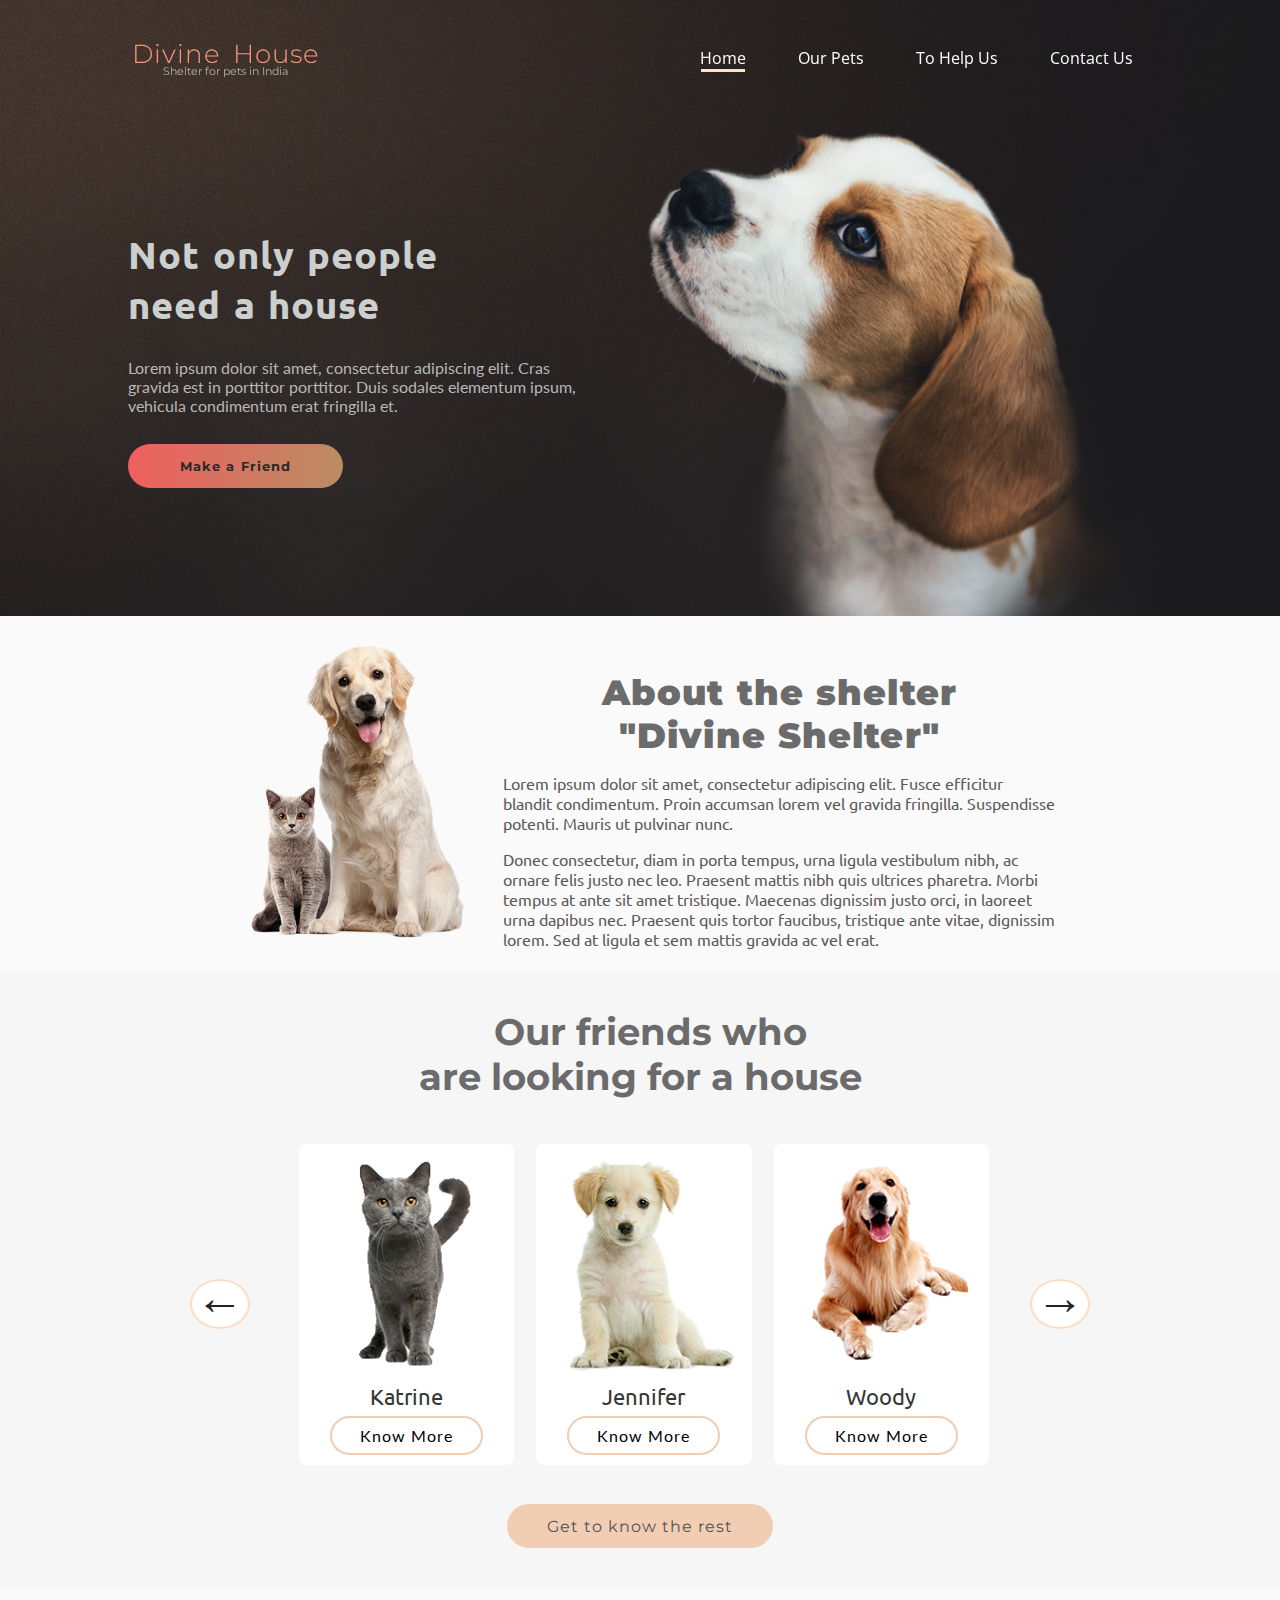
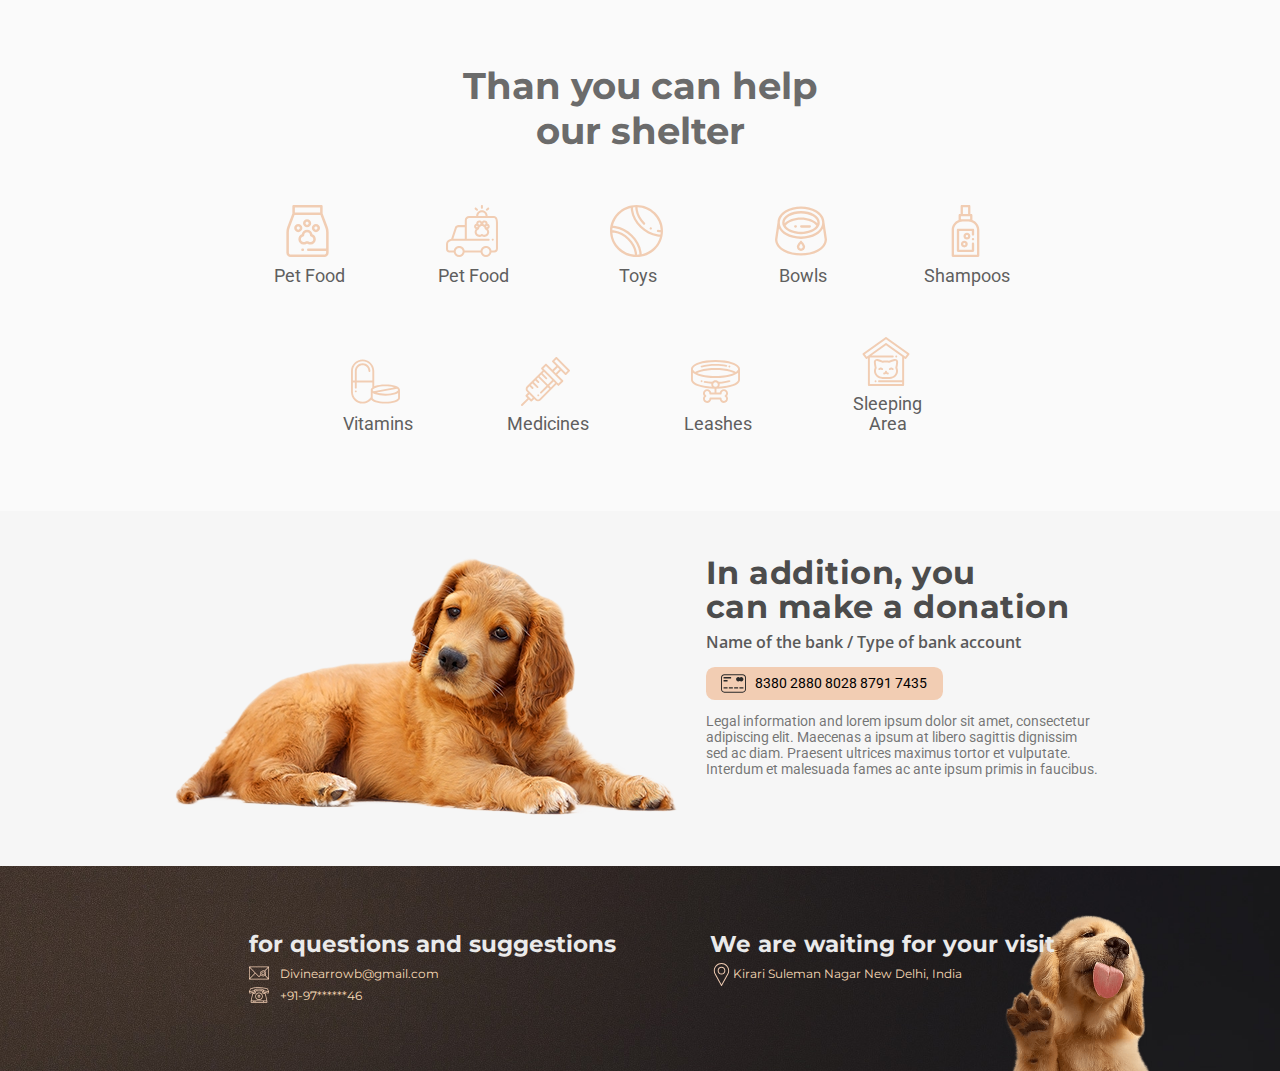
==== index.html @ d9075e63 "Add files via upload" ====
﻿<!DOCTYPE html>
<html lang="en">

<head>
    <meta charset="UTF-8">
    <title>Divine Shelter</title>
    <meta name="viewport" content="width=device-width, initial-scale=1.0">
    <link rel="shortcut icon" href="images/brown_in_white.ico" type="image/x-icon">
    <link rel="stylesheet" href="popup/popup.css">
    <link href="https://fonts.googleapis.com/css?family=Lato|Montserrat|Open+Sans|Roboto|Ubuntu" rel="stylesheet">
    <link rel="stylesheet" href="style.css">
    <link rel="stylesheet" href="nav/nav.css">
    <link rel="stylesheet" href="fotter/fotter.css">
</head>

<body>
    <header>
        <div class="navbar">
            <div class="logo">
                <h3>Divine House</h3>
                <p>Shelter for pets in India</p>
            </div>

            <nav>
                <div class="nav_container">
                    <a href="index.html" class="active_nav" >Home</a>
                    <a href="ourpets/ourpet.html">our pets</a>
                    <a href="#">to help us</a>
                    <a href="contact_us/contact_us.html">contact us</a>
                </div>
            </nav>

            <div class="menu noSelect">
                <span></span>
                <span></span>
                <span></span>
            </div>

        </div>
    </header>

    <section id="banner">
        <div class="banner_container">
            <div class="banner_content">
                <div class="banner_content_container">
                    <h4>Not only people need a house</h4>
                    <p>Lorem ipsum dolor sit amet, consectetur adipiscing elit. Cras gravida est in porttitor porttitor. Duis sodales elementum ipsum, vehicula condimentum erat fringilla et.</p>
                    <button>Make a Friend</button>
                </div>
            </div>
        </div>
    </section>

    <section id="about_us">
        <div class="about_us_container">
            <img src="images/aboutus.png" alt="aboutus image">
            <div class="about_us_content">
                <h4>About the shelter <br> "Divine Shelter"</h4>
                <p>Lorem ipsum dolor sit amet, consectetur adipiscing elit. Fusce efficitur blandit condimentum. Proin accumsan lorem vel gravida fringilla. Suspendisse potenti. Mauris ut pulvinar nunc.</p>
                <p>Donec consectetur, diam in porta tempus, urna ligula vestibulum nibh, ac ornare felis justo nec leo. Praesent mattis nibh quis ultrices pharetra. Morbi tempus at ante sit amet tristique. Maecenas dignissim justo orci, in laoreet urna dapibus nec. Praesent quis tortor faucibus, tristique ante vitae, dignissim lorem. Sed at ligula et sem mattis gravida ac vel erat.</p>
            </div>
        </div>
    </section>

    <section id="our_pet_content">
        <div class="our_pet_content_container">
            <h4>&nbsp; Our friends who <br> are looking for a house</h4>
            <div class="pet_row first">
                <div class="pets one" id="0">
                    <span class="effect">
                        <img id="ourpet1" src="ourpets/image/1.png" alt="first pet">
                    </span>
                    <p>Katrine</p>
                    <button>Know More</button>
                </div>
                <div class="pets two" id="1">
                    <span class="effect">
                        <img id="ourpet2" src="ourpets/image/2.png" alt="second pet">
                    </span>
                    <p>Jennifer</p>
                    <button>Know More</button>
                </div>
                <div class="pets three" id="2">
                    <span class="effect">
                        <img id="ourpet3" src="ourpets/image/3.png" alt="third pet">
                    </span>
                    <p>Woody</p>
                    <button>Know More</button>
                </div>
            </div>
        </div>


        <!-- get to know the rest button -->

        <div class="get_to_know">
            <button><a href="ourpets/ourpet.html">Get to know the rest</a></button>
        </div>


        <!-- forward and backward -->

        <div class="arrows">
            <div class="arrows_container">
                <div class="backward_arrow">
                    <p>&larr;</p>
                </div>
                <div class="forward_arrow">
                    <p>&rarr;</p>
                </div>
            </div>
        </div>

        <!-- popup -->

        <section id="popup" class="popupsection">
            <div class="popup_container">
                <div class="petimage">
                    <img src="ourpets/image/2.png" alt="pet1">
                </div>
                <div class="pet_detail">
                    <h4>Jennifer</h4>
                    <h6>Pooch + Labrador</h6>
                    <p>Lorem ipsum dolor sit amet, consectetur adipiscing elit. Fusce efficitur blandit condimentum. Proin accumsan lorem vel gra vida fringilla. Suspendisse potenti. Mauris ut pulvinar nunc. Donec consectetur, diam in porta tempus, urna ligula ves tibulum nibh.</p>
                    <ul type="none">
                        <li><span>•</span>Age : <span>2 Months</span></li>
                        <li><span>•</span>Life Span : <span>none</span></li>
                        <li><span>•</span>Height : <span>none</span></li>
                        <li><span>•</span>Gender : <span>none</span></li>
                    </ul>
                </div>
                <span class="cross_button"><p>&#10005;</p></span>
            </div>
        </section>

    </section>

    <section id="donate">
        <div class="donate_container">
            <h4>Than you can help <br> our shelter</h4>

            <div class="donate_items">
                <div class="donate_top">
                    <div class="item">
                        <img src="svgIcons/cat-food.svg" alt="cat-food">
                        <p>pet food</p>
                    </div>
                    <div class="item">
                        <img src="svgIcons/transportation.svg" alt="transportation">
                        <p>pet food</p>
                    </div>
                    <div class="item">
                        <img src="svgIcons/ball.svg" alt="ball">
                        <p>toys</p>
                    </div>
                    <div class="item">
                        <img src="svgIcons/bowl.svg" alt="bowl">
                        <p>Bowls</p>
                    </div>
                    <div class="item">
                        <img src="svgIcons/shampoo.svg" alt="shampoo">
                        <p>shampoos</p>
                    </div>
                    <div class="item">
                        <img src="svgIcons/vitamins.svg" alt="Vitamins image">
                        <p>vitamins</p>
                    </div>
                </div>
                <div class="donate_bottom">
                    <div class="item">
                        <img src="svgIcons/vitamins.svg" alt="Vitamins2 image">
                        <p>vitamins</p>
                    </div>
                    <div class="item">
                        <img src="svgIcons/medicine.svg" alt="medicine">
                        <p>medicines</p>
                    </div>
                    <div class="item">
                        <img src="svgIcons/leash.svg" alt="leash">
                        <p>leashes</p>
                    </div>
                    <div class="item">
                        <img src="svgIcons/sleeping.svg" alt="sleeping area">
                        <p>sleeping area</p>
                    </div>
                </div>
            </div>

        </div>
    </section>

    <section id="donate_money">
        <div class="donate_money_container">
            <img id="donateImg" src="images/donate.png" alt="donate image">
            <div class="donate_money_content">
                <h4>In addition, you <br> can make a donation</h4>
                <h6>Name of the bank / Type of bank account</h6>
                <div class="bank_account">
                    <img src="svgIcons/creditcard.svg" alt="credit card">
                    <p>8380 2880 8028 8791 7435</p>
                </div>
                <p>Legal information and lorem ipsum dolor sit amet, consectetur adipiscing elit. Maecenas a ipsum at libero sagittis dignissim sed ac diam. Praesent ultrices maximus tortor et vulputate. Interdum et malesuada fames ac ante ipsum primis in faucibus.</p>
            </div>
        </div>
    </section>


    <fotter id="fotter">
        <div class="fotter_container">
            <div class="fotter_contact">
                <h6>for questions and suggestions</h6>
                <div class="fotter_content mail">
                    <img id="mail" src="" alt="mailid">
                    <p>Divinearrowb@gmail.com</p>
                </div>

                <div class="fotter_content phone">
                    <img id="phone" src="" alt="phone number">
                    <p>+91-97******46</p>
                </div>
            </div>
            <div class="fotter_adress">
                <h6>We are waiting for your visit</h6>
                <div class="adress">
                    <img id="location" src="" alt="Location Image">
                    <p>Kirari Suleman Nagar New Delhi, India</p>
                </div>
            </div>
        </div>
        <img id="fotter_dog" src="fotter/images/fotter_dog.png" alt="fotter Dog img">
    </fotter>

    <script src="script.js"></script>
    <script src="popup/popup.js"></script>
    <script src="nav/nav.js"></script>
</body>

</html>
---- popup/popup.css ----
/*

    font-family: 'Roboto', sans-serif;
    font-family: 'Open Sans', sans-serif;
    font-family: 'Lato', sans-serif;
    font-family: 'Montserrat', sans-serif;
    font-family: 'Ubuntu', sans-serif;

*/

/*
body {
    background-color: #e8e8e8;
}*/

* {
    font-family: 'Montserrat', sans-serif;
    margin: 0;
    padding: 0;
}

#popup {
    position: fixed;
    top: 0px;
    background-color: rgba(33, 33, 33, 0.68);
    width: 100%;
    height: 100vh;
    z-index: 100;
    visibility: hidden;
    transition: all 0.3s;
}

.popup_container {
    width: 650px;
    float: left;
    background-color: #fefefe;
    border-radius: 0.45rem;
    box-shadow: 4px 6px 20px 0px #0d0d0dbd;
    position: fixed;
    top: 50%;
    left: 50%;
    transform: translate(-50%, -50%) scale(0);
    transition: all 0.45s 0.1s;
    opacity: 0;
    visibility: hidden;
}

.show_popup {
    transform: translate(-50%, -50%) scale(1);
    opacity: 1;
    visibility: visible;
    padding: 0.4%;
}

.remove_popup {
    transform: translate(-50%, -50%) scale(2);
    opacity: 0;
    visibility: hidden;
}

.petimage {
    display: inline-block;
    width: 310px;
}

.petimage img {
    width: 270px;
    margin-top: 5%;
    margin-left: 5%;
}

.pet_detail {
    width: 50%;
    display: inline-block;
    float: right;
    margin-right: 2%;
    margin-top: 1.5%;
    margin-bottom: 1.9%;
}

.pet_detail h4 {
    color: #535353;
    font-size: 3rem
}

.pet_detail h6 {
    color: #535353;
    font-size: 1rem;
    margin-top: 1.3%;
    margin-bottom: 1.5%;
}

.pet_detail p {
    color: #909090;
    font-family: 'Lato', sans-serif;
    font-size: 0.8rem;
    letter-spacing: 0.6px;
    font-weight: 500;
    margin-top: 1.3%;
    margin-bottom: 1.5%;
}

.pet_detail ul {
    list-style-type: none;
    margin-top: 3%;
}

.pet_detail ul li {
    font-family: 'montserrat', sans-serif;
    color: #545454;
    font-weight: 600;
    font-size: 1rem;
    overflow: none;
    position: relative;
    margin-left: 5%;
    line-height: 1.45rem;
}

.pet_detail ul li span:first-child {
    font-size: 3.5rem;
    color: #f1cdb3;
    font-size: 3.3rem;
    line-height: 0.9rem;
    margin-left: -6%;
    position: absolute;
}


/* button */

.cross_button {
    cursor: pointer;
    height: 2.1rem;
    width: 2.1rem;
    border-radius: 50%;
    border: 2px solid #f1cdb3;
    position: absolute;
    top: -11%;
    right: -4%;
    background-color: #f1f1f1;
    transition: all 0.3s;
}

.cross_button p {
    text-align: center;
    margin-top: -4%;
    /*color: #f1cdb3;*/
    color: #1c1c1c;
    font-size: 1.5rem;
    font-weight: 900;
}

.cross_button:hover {
    background-color: #f1cdb3;
    border: 2px solid rgba(60, 60, 60, 0.74);
}

.cross_button:hover > p {
    /*color: #eeeeee;*/
    color: #141414;
}

@media only screen and (min-width:280px) and (max-width:800px) {

    .popup_container {
        width: 500px;
    }
    .petimage {
        width: 230px;
    }
    .petimage img {
        width: 230px;
        margin-top: 6%;
        margin-left: 1%;
    }
    .pet_detail h4 {
        color: #535353;
        font-size: 30px;
    }
    .pet_detail h6 {
        color: #535353;
        font-size: 14px;
    }
    .pet_detail p {
        font-size: 11px;
    }
    .pet_detail ul li {
        font-size: 13px;
        line-height: 23px;
    }
    .pet_detail ul li span:first-child {
        font-size: 43px;
        line-height: 18px;
    }
    .cross_button {
        top: -13%;
        right: -6%;
    }
}

@media only screen and (min-width:280px) and (max-width:600px) {
    .popup_container {
        width: 403px;
    }
    .petimage {
        width: 191px;
    }
    .petimage img {
        width: 174px;
        margin-top: 8%;
    }
    .pet_detail h4 {
        font-size: 26px;
    }
    .pet_detail h6 {
        font-size: 11px;
    }
    .pet_detail p {
        font-size: 8px;
    }
    .pet_detail ul li {
        font-size: 10px;
        line-height: 18px;
    }
    .pet_detail ul li span:first-child {
        font-size: 38px;
        line-height: 11px;
    }
    .cross_button {
        top: -13%;
        right: -6%;
        height: 24px;
        width: 24px;
    }
    .cross_button p {
        font-size: 18px;
    }
}

@media only screen and (min-width:280px) and (max-width:480px) {
    .show_popup {
        width: 75%;
    }
    .petimage {
        width: 37%;
    }
    .petimage img {
        width: 138px;
        margin-top: 16%;
        margin-left: -1%;
    }
    .pet_detail h4 {
        font-size: 19px;
    }
    .pet_detail h6 {
        font-size: 11px;
    }
    .pet_detail p {
        font-size: 7.5px;
    }
    .pet_detail ul li {
        font-size: 9px;
        line-height: 14px;
    }
    .pet_detail ul li span:first-child {
        font-size: 31px;
        margin-left: -8%;
        line-height: 11px;
    }
    .cross_button {
        top: -12%;
        right: -8%;
    }
}
---- style.css ----
/*

    font-family: 'Roboto', sans-serif;
    font-family: 'Open Sans', sans-serif;
    font-family: 'Lato', sans-serif;
    font-family: 'Montserrat', sans-serif;
    font-family: 'Ubuntu', sans-serif;

*/

* {
    padding: 0;
    margin: 0;
    -webkit-tap-highlight-color: rgba(255, 255, 255, 0);
    tap-highlight-color: rgba(255, 255, 255, 0);
}


/*- - - - Banner - - - -*/

#banner {
    background: url('images/background_banner.jpg') no-repeat center;
    background-size: cover;
}




/*- - - - About Us - - - -*/

#about_us {
    background-color: #fafafa;
}

.about_us_container {
    width: 780px;
    margin: auto;
    padding-top: 2.3%;
    padding-bottom: 2.3%;
}

.about_us_container img,
.about_us_content {
    display: inline-block;
}

.about_us_container img {
    width: 215px;
}

.about_us_content {
    width: 552px;
    position: absolute;
    margin-top: 2%;
    margin-left: 3%;
}

.about_us_content h4 {
    font-size: 1.6rem;
    font-family: 'Montserrat', sans-serif;
    letter-spacing: 0.07rem;
    text-align: center;
    font-weight: 900;
    font-size: 2.2rem;
    color: #6b6b6b;
    width: 90%;
    display: block;
    margin: auto;
}

.about_us_content p {
    color: #5a5959;
    font-family: "ubuntu", sans-serif;
    margin-top: 1rem;
    font-size: 16px;
}


/*- - - - Content - - - -*/

.banner_content_container {
    padding: 18% 0px 10% 10%;
}

.banner_content h4 {
    font-family: 'Ubuntu', sans-serif;
    font-size: 2.4rem;
    color: #cbcfce;
    letter-spacing: 1px;
    word-spacing: 2.5px;
    line-height: 3.1rem;
    text-align: left;
    padding-right: 65%;
}

.banner_content p {
    font-family: 'Lato', sans-serif;
    color: #b8b8b8;
    margin-top: 2.5%;
    margin-bottom: 2.5%;
    text-align: left;
    padding-right: 60%;
}

.banner_content button {
    font-family: 'Montserrat', sans-serif;
    border-radius: none;
    outline: none;
    box-shadow: none;
    background-color: #f4a665;
    background: linear-gradient(to right, #ef5f5f, #ba8c62);
    border: none;
    font-weight: bolder;
    padding: 1.2% 4.5%;
    border-radius: 1.5rem;
    letter-spacing: 1.1px;
    color: #2a2a2a;
    cursor: pointer;
    background-size: 100% 200%;
    transition: all 0.3s ease-out;
}

.banner_content button:hover {
    background-size: 200% 100%;
}


/*- - - - 3 pets - - - -*/

#our_pet_content {
    font-family: 'montserrat', sans-serif;
    padding-top: 3%;
    padding-bottom: 3%;
    background-color: #f6f6f6;
}

.our_pet_content_container h4,
#donate .donate_container h4 {
    text-align: center;
    font-size: 2.3rem;
    color: #6b6b6b;
    display: block;
    margin: auto;
}

.pet_row {
    width: 718px;
    display: block;
    margin: auto;
    margin-top: 3.5%;
}

.pets {
    width: 30%;
    display: inline-block;
    border-radius: 3%;
    color: white;
    background-color: white;
    transition: all 0.3s;
    cursor: pointer;
    padding-bottom: 1.5%;
    margin-left: 2.5%;
}

.pets:hover {
    box-shadow: 0px 3px 13px 1.5px rgba(134, 134, 134, 0.69);
}

.effect {
    background: transparent;
    display: block;
    border-top-left-radius: 3%;
    border-top-right-radius: 3%;
}

.pets:hover span {
    background: #00F260;
    /* fallback for old browsers */
    background: -webkit-linear-gradient(to bottom, rgba(164, 164, 164, 0.35), rgba(137, 137, 137, 0));
    ;
    /* Chrome 10-25, Safari 5.1-6 */
    background: linear-gradient(to bottom, rgba(164, 164, 164, 0.35), rgba(137, 137, 137, 0));
    ;
    /* W3C, IE 10+/ Edge, Firefox 16+, Chrome 26+, Opera 12+, Safari 7+ */
}

.pets img {
    width: 100%;
    margin-top: 6%;
}

.pets p {
    text-align: center;
    font-family: 'ubuntu', sans-serif;
    font-size: 1.4rem;
    color: #373737;
    margin-top: 3%;
    margin-bottom: 3%;
}

.pets button,
.get_to_know button {
    font-family: 'Lato', sans-serif;
    border: 2px solid #f1cdb3;
    outline: none;
    background-color: white;
    padding: 3.5% 13% !important;
    border-radius: 1.5rem;
    letter-spacing: 1px;
    font-size: 1rem;
    cursor: pointer;
    transition: all 0.3s ease-out;
    display: block;
    margin: auto;
    text-align: center;
}

.get_to_know {
    margin-top: 3%;
}

.get_to_know button {
    padding: 0.8% 3% !important;
    font-family: 'Lato', sans-serif;
    background-color: #f1cdb3;
}

.get_to_know button a {
    text-decoration: none;
    color: #525252;
}

.pets button:hover,
.get_to_know button:hover {
    /*background: linear-gradient(to right , #f45151, #f45151);*/
    background-color: #f1cdb3;
}

.get_to_know button:hover {
    background-color: white;
}


/* Arrows */

#our_pet_content {
    position: relative;
}

.arrows {
    width: 900px;
    position: absolute;
    top: 50%;
    left: 50%;
    transform: translate(-50%, 0%);
}

.backward_arrow,
.forward_arrow {
    border-radius: 50%;
    border: 2px solid #ffddc2;
    display: inline-block;
    background-color: white;
    padding: 2.0% 1.5%;
    cursor: pointer;
    transition: all 0.3s;
}

.forward_arrow {
    float: right;
}

.backward_arrow p,
.forward_arrow p {
    font-family: monospace;
    color: #242424;
    font-weight: 900;
    line-height: 1rem;
    font-size: 3rem;
    text-align: center;
    margin-top: -20%;
}

.backward_arrow:hover,
.forward_arrow:hover {
    background-color: rgba(255, 221, 194, 0.57);
    border: 2px solid rgba(54, 237, 54, 0.65);
}

.backward_arrow:hover p,
.forward_arrow:hover p {
    color: rgba(54, 237, 54, 0.65);
}


/*- - - - Donate - - - -*/

.donate_container {
    padding: 6% 0;
    background-color: #fafafa;
}

.donate_top {
    width: 779px;
    margin: auto;
    margin-top: 4%;
}

.donate_top .item:last-child {
    display: none;
}

.donate_bottom {
    width: 634px;
    margin: auto;
    margin-top: 4%;
}

.donate_top .item {
    cursor: pointer;
    width: 117px;
    display: inline-block;
    margin-left: 5.6%;
}

.donate_top .item:first-child {
    margin-left: 0px;
}

.donate_bottom .item {
    cursor: pointer;
    width: 109px;
    display: inline-block;
    margin-left: 9%;
}

.donate_bottom .item:first-child {
    margin-left: 0%;
}

.item img {
    width: 45%;
    margin-left: 26%;
    transition: all 0.3s 0.03s;
}

.item p {
    text-align: center;
    text-transform: capitalize;
    font-family: 'Roboto', sans-serif;
    font-size: 1.1rem;
    color: #5f5f5f;
    margin-top: 4%;
}

.item:hover img {
    -webkit-filter: invert(60%);
    filter: invert(60%);
}

.item:hover p {
    color: #29b008;
}


/*- - - - Bank Donate - - - -*/

section#donate_money {
    background-color: #f6f6f6;
}

.donate_money_container {
    width: 930px;
    margin: auto;
    padding: 3.5% 0;
}

.donate_money_container img {
    display: inline-block;
}

.donate_money_content {
    display: inline-block;
    width: 395px;
    position: absolute;
    margin-left: 2%;
}

.donate_money_content h4 {
    font-family: 'montserrat', sans-serif;
    font-size: 2rem;
    color: #4c4c4c;
    letter-spacing: 0.5px;
    line-height: 2.1rem;
}

.donate_money_content h6 {
    font-size: 1rem;
    font-family: 'Open Sans', sans-serif;
    color: #5a5a5a;
    font-weight: 600;
    margin-top: 2%;
    margin-bottom: 2%;
}

.bank_account {
    width: 52%;
    padding: 1% 4% 0px 4%;
    background-color: #f2cdb3;
    border-radius: 0.55rem;
    margin-top: 3.5%;
    margin-bottom: 3.5%;
}

.bank_account img {
    width: 12%;
    display: inline-block;
}

.bank_account p {
    display: inline-block;
    float: right;
    line-height: 1.5rem;
    color: black !important;
}

.donate_money_content p {
    font-family: 'Roboto', sans-serif;
    color: rgba(80, 80, 80, 0.78);
    font-size: 14px;
}



/*  responsive  */

@media only screen and (min-width:280px) and (max-width:1024px) {
    .banner_content p {
        padding-right: 54%;
    }
    .banner_content h4 {
        padding-right: 58%;
    }
    /* about us */
    .about_us_container {
        width: 585px;
    }
    .about_us_container img {
        width: 175px;
    }
    .about_us_content {
        width: 376px;
    }
    .about_us_content h4 {
        font-size: 25px;
    }
    .about_us_content p {
        font-size: 0.72rem;
    }
    /* pets */
    .pet_row {
        width: 645px;
    }
    .our_pet_content_container h4,
    #donate .donate_container h4 {
        font-size: 27px;
    }
    .pets {
        width: 190px;
    }
    .pets p {
        font-size: 23px;
    }
    .pets button {
        padding: 2.5% 10% !important;
        font-size: 13px;
    }
    .get_to_know button {
        padding: 1.1% 5% !important;
        font-size: 14px;
    }
    /* donate items */
    .donate_top .item:last-child {
        display: none;
    }
    .donate_bottom .item:first-child {
        display: inline-block;
    }
    /* arrows */
    .arrows {
        width: 745px;
    }
    /* donate */
    .donate_money_container {
        width: 770px;
    }
    .donate_money_content {
        width: 355px;
        margin-left: 3%;
    }
    .donate_money_content h4 {
        font-size: 25px;
        line-height: 26px;
    }
    #donateImg {
        width: 387px;
    }
    .bank_account {
        width: 53%;
    }
    .bank_account p {
        line-height: 20px;
    }
    .donate_money_content p {
        font-size: 12.5px;
    }
}

@media only screen and (min-width:280px) and (max-width:800px) {
    /* banner */
    #banner {
        background-image: linear-gradient(to right bottom, rgba(125, 121, 121, 0.35), rgba(13, 8, 8, 0.75)), url("images/background_banner.jpg");
    }
    .banner_content_container {
        padding: 23% 0px 5% 0%;
    }
    .banner_content h4 {
        text-align: center;
        line-height: 2.8rem;
        padding-right: 0;
        font-size: 31px;
        margin-bottom: 5%;
    }
    .banner_content p {
        display: block;
        text-align: center;
        padding: 0 17%;
        font-size: 13px;
        margin-bottom: 6%;
    }
    .banner_content button {
        margin: auto;
        display: block;
        padding: 1.3% 6%;
    }
    /* about us */
    .about_us_container img {
        width: 170px;
    }
    .about_us_content {
        width: 330px;
    }
    .about_us_container {
        width: 520px;
    }
    .about_us_content h4 {
        letter-spacing: 0.6px;
        line-height: 25px;
    }
    .about_us_content p {
        font-size: 11px;
    }
    .about_us_content {
        margin-top: 0%;
    }
    /* pets */
    .pets {
        width: 160px;
        margin-left: 1.2%;
    }
    .pet_row {
        width: 516px;
    }
    /* arrows */
    .arrows {
        width: 580px;
    }
    .backward_arrow p,
    .forward_arrow p {
        line-height: 1rem;
        font-size: 30px;
    }
    .backward_arrow,
    .forward_arrow {
        padding: 1.4% 1%;
    }
    /* donate stuffs */
    #donate .donate_container h4 {
        font-size: 24px;
    }
    .donate_top {
        width: 580px;
    }
    .donate_top .item {
        width: 95px;
        margin-left: 3.5%;
    }
    .donate_top .item:last-child {
        display: none;
    }
    .donate_bottom {
        width: 447px;
    }
    .donate_bottom .item {
        width: 95px;
        margin-left: 3.5%;
    }
    .donate_bottom .item:last-child p {
        width: 150%;
        margin-left: -25%;
    }
    .item p {
        font-size: 15px;
    }
    /* donate bank */
    .donate_money_container {
        width: 100%;
        padding: 2.5% 0;
    }
    #donateImg {
        width: 266px;
        display: block;
        margin: auto;
    }
    .donate_money_content {
        width: 312px;
        position: initial;
        display: block;
        margin: auto;
        margin-top: 2%;
    }
    .donate_money_content h4 {
        font-size: 26px;
        line-height: 23px;
        text-align: center;
    }
    .donate_money_content h6 {
        margin-top: 3%;
        text-align: center;
    }
    .bank_account {
        width: 60%;
        margin: auto;
        margin-bottom: 3%;
    }
    .bank_account p {
        font-size: 12.5px;
        line-height: 24px;
    }
}

@media only screen and (min-width:280px) and (max-width:600px) {
    /* banner */
    #banner {
        background-image: linear-gradient(to right bottom, rgba(125, 121, 121, 0.35), rgba(13, 8, 8, 0.75)), url('images/background_banner_low.jpg');
    }
    .banner_content h4 {
        font-size: 24px;
    }
    /* about us */
    .about_us_container {
        width: 420px;
    }
    .about_us_container img {
        width: 155px;
        content: url("images/aboutus_low.png");
    }
    .about_us_content {
        width: 246px;
    }
    .about_us_content h4 {
        font-size: 20px;
        margin-top: 4%;
    }
    .about_us_content p {
        font-size: 10px;
        margin-top: 8px;
    }
    /* pets */
    #our_pet_content {
        padding-top: 7%;
        padding-bottom: 7%;
    }
    .our_pet_content_container h4,
    #donate .donate_container h4 {
        font-size: 20px;
    }
    .pet_row .pets:last-child {
        display: none;
    }
    #ourpet1 {
        content: url('ourpets/image/1_low.png');
    }
    #ourpet2 {
        content: url('ourpets/image/2_low.png');
    }
    #ourpet3 {
        content: url('ourpets/image/3_low.png');
    }
    .pets {
        width: 134px;
    }
    .pets:nth-child(2) {
        margin-left: 5%;
    }
    .pet_row {
        width: 295px;
    }
    .pets p {
        font-size: 16px;
    }
    .pets button {
        padding: 0px 10% !important;
        font-size: 9px;
        line-height: 16px;
        margin-bottom: 7%;
    }
    .get_to_know button {
        padding: 0% 4% !important;
        font-size: 14px;
        line-height: 22px;
    }
    /* arrows */
    .arrows {
        width: 393px;
    }
    /* buttons */
    .get_to_know {
        margin-top: 10%;
    }
    /* donate items */
    .donate_items {
        padding: 9% 0;
        display: block;
        margin: auto;
    }
    .donate_top,
    .donate_bottom {
        width: 387px;
        margin-top: 0px;
    }
    .donate_top .item,
    .donate_bottom .item {
        margin-left: 12%;
    }
    .donate_bottom .item:first-child {
        margin-left: 0px;
    }
    .donate_top .item:last-child {
        display: inline-block;
    }
    .donate_top .item:nth-child(4) {
        margin-left: 0px;
    }
    .donate_top .item:nth-child(4),
    .donate_top .item:nth-child(5),
    .donate_top .item:nth-child(6) {
        margin-top: 10%;
        margin-bottom: 10%;
    }
    .donate_bottom .item:first-child {
        display: none;
        margin-left: 0px;
    }
    .donate_bottom .item:nth-child(2) {
        margin-left: 0px;
    }

    /* donate-bank */
    #donateImg {
        content: url('images/donate_low.png');
    }
}

@media only screen and (min-width:280px) and (max-width:480px) {
    /* banner */
    .banner_content_container {
        padding: 35% 0px 16% 0%;
    }
    .banner_content h4 {
        font-size: 22px;
        letter-spacing: 0px;
    }
    .banner_content p {
        font-size: 9px;
        margin-bottom: 5.5%;
        padding: 0 17%;
    }
    .banner_content button {
        padding: 2.5% 5%;
    }
    /* pets */
    .pet_row {
        width: 300px;
    }
    .pets {
        box-shadow: 0px 2px 11px 0px rgba(181, 181, 181, 0.8);
    }
    .pets:nth-child(2) {
        margin-left: 5%;
    }
    /* arrows */
    .arrows {
        width: 255px;
        position: absolute;
        bottom: 0px;
        left: 50%;
        transform: translate(-50%, 71%);
    }
    .backward_arrow,
    .forward_arrow {
        padding: 1.6% 1.5%;
        background-color: rgba(241, 205, 179, 0.88);
    }
    .backward_arrow p,
    .forward_arrow p {
        color: #767676;
        width: 18px;
        font-size: 18px;
        line-height: 22px;
        padding-top: 1%;
    }
    .get_to_know button {
        font-size: 9px;
    }
    /* about us */
    .about_us_content {
        width: 201px;
        margin: auto;
        margin-top: 2%;
        margin-left: 1%;
    }
    .about_us_container {
        width: 340px;
        padding: 10% 0px;
    }
    .about_us_container img {
        width: 128px;
    }
    .about_us_content h4 {
        font-size: 17px;
        line-height: 18px;
    }
    .about_us_content p {
        font-size: 8.1px;
        margin-top: 2px;
    }
    /* donate items */
    .donate_items {
        padding: 9% 0;
        display: block;
        margin: auto;
    }
    .donate_top,
    .donate_bottom {
        width: 276px;
        margin-top: 0px;
    }
    .donate_top .item,
    .donate_bottom .item {
        margin-left: 7%;
        width: 76px;
    }
    .donate_bottom .item:first-child {
        margin-left: 0px;
    }
    .donate_top .item:last-child {
        display: inline-block;
    }
    .donate_top .item:nth-child(4) {
        margin-left: 0px;
    }
    .donate_top .item:nth-child(4),
    .donate_top .item:nth-child(5),
    .donate_top .item:nth-child(6) {
        margin-top: 7%;
        margin-bottom: 7%;
    }
    .donate_bottom .item:first-child {
        display: none;
        margin-left: 0px;
    }
    .donate_bottom .item:nth-child(2) {
        margin-left: 0px;
    }
    /* bank donate */
    .donate_money_content h4 {
        font-size: 20px;
    }
    .donate_money_content h6 {
        margin-top: 2%;
        font-size: 11px;
    }
    .donate_money_content p {
        font-size: 11px;
    }
}
---- nav/nav.css ----
/* nav styling for all */

/*-- NAV --*/

.navbar {
    position: fixed;
    top: 0px;
    left: 0px;
    width: 100%;
    padding-top: 3%;
    transition: all 0.3s;
    z-index: 1000;
    transition: all 0.3s;
}

.logo {
    font-family: 'Roboto', sans-serif;
    cursor: pointer;
    float: left;
    margin-left: 10.3%;
    text-decoration: none;
    transition: all 0.3s;
}

.logo h3 {
    text-transform: capitalize;
    text-decoration: none;
    color: #f4987d;
    font-size: 1.6rem;
    letter-spacing: 1px;
    word-spacing: 4px;
    font-weight: 300;
    cursor: pointer;
    transition: all 0.3s ease-out;
}

.logo p {
    color: rgba(244, 244, 244, 0.63);
    font-size: 11px;
    text-align: center;
    margin-top: -3%;
    transition: all 0.3s ease-out;
    text-decoration: none;
}

.logo:hover > h3 {
    color: #ef7272;
}

.logo:hover > p {
    color: #68b0f1;
}

nav {
    float: right;
    margin-top: 0.7%;
    margin-right: 11.5%;
    transition: all 0.3s;
}

nav a {
    text-decoration: none;
    color: white;
    margin-left: 3rem;
    display: inline-block;
    text-transform: capitalize;
    font-family: 'Open Sans', sans-serif;
    text-decoration: underline;
    text-decoration-color: transparent;
    text-underline-position: under;
    transition: all 0.2s;
}

nav a:first-child {
    margin-left: 0%;
}

nav a:hover {
    text-decoration: underline;
    text-decoration-color: #f45151;
    color: rgb(245, 172, 172);
}

.active_nav {
    text-decoration: none !important;
}

.active_nav:after {
    content: ' ';
    height: 2.6px;
    background: #fee4c9;
    display: block;
    margin-top: 2%;
    width: 95%;
    margin: auto;
    transition: all 0.2s;
}

.active_nav:hover {
    text-decoration: none !important;
}

a:hover:after {
    background: #f45151;
}




/* anim starter */

.activeNavbar {
    padding-top: 0.8% !important;
    padding-bottom: 0.8% !important;
    background: #2d2322;
    /* Old browsers */
    background: -moz-linear-gradient(left, #44352d 0%, #2d2322 50%, #1a1a1c 100%);
    /* FF3.6-15 */
    background: -webkit-linear-gradient(left, #44352d 0%, #2d2322 50%, #1a1a1c 100%);
    /* Chrome10-25,Safari5.1-6 */
    background: linear-gradient(to right, #44352d 0%, #2d2322 50%, #1a1a1c 100%);
    /* W3C, IE10+, FF16+, Chrome26+, Opera12+, Safari7+ */
    filter: progid:DXImageTransform.Microsoft.gradient( startColorstr='#44352d', endColorstr='#1a1a1c', GradientType=1);
    /* IE6-9 */
}

.activeLogo {
    margin-left: 4%;
}

.activeNav {
    margin-right: 6%;
}

@media only screen and (min-width:280px) and (max-width:1024px) {
    /* logo */
    .logo {
        margin-left: 5.3%;
    }
    .logo h3 {
        font-size: 1.5rem;
    }
    .logo p {
        font-size: 11px;
    }
    nav {
        margin-right: 5.5%;
    }
}



@media only screen and (min-width:280px) and (max-width:800px) {
    nav {
        visibility: hidden;
    }

    .navbar {
        padding-top: 2.5% !important;
        padding-bottom: 2.5% !important;
    }

    .logo {
        margin-left: 4% !important;
    }

    /* = = =  Menu = = = */
    .menu {
        width: 40px;
        position: fixed;
        right: 0px;
        cursor: pointer;
        margin: 10px 30px 2px 0px;
        z-index: 1000;
    }

    .noSelect {
        -webkit-tap-highlight-color: rgba(255, 255, 255, 0);
        tap-highlight-color: rgba(255, 255, 255, 0);
    }
    .menu span {
        width: 100%;
        height: 4px;
        display: block;
        /*background-color: #ef3131;   red */
        background-color: #d17a61;
        margin: 0px;
        border-radius: 5px;
        transition: all 0.35s;
    }
    .menu span:nth-child(2) {
        width: 60%;
        margin: 6px 0px;
        transition: all 0.45s cubic-bezier(0.58, -1, 0.25, 1);
    }
    .menu span:last-child {
        width: 85%;
        margin: 6px 0px;
        transition: all 0.35s;
    }
    .menu:hover span:nth-child(2) {
        width: 100%;
    }
    .menu:hover span:last-child {
        width: 100%;
    }
    .activeMenu span:first-child {
        transform: translate(0%, 260%) rotate(40deg);
        width: 100%;
    }
    .activeMenu span:nth-child(2) {
        opacity: 0;
        margin-left: 120%;
        width: 100%;
    }
    .activeMenu span:last-child {
        transform: translate(0%, -260%) rotate(-40deg);
        width: 100%;
    }
    .activeMenu:hover span:last-child {
        width: 100%;
    }
    nav {
        position: fixed;
        top: 0%;
        transform: translateX(100%);
        width: 100%;
        height: 100vh;
        background-color: rgba(20, 8, 4, 0.96);
        float: none;
        margin-right: 0px;
        margin-top: 0px;
        z-index: 500;
        visibility: hidden;
        opacity: 0;
        transition: all 0.3s 0.1s cubic-bezier(0.4, 0, 1, 1);
        ;
    }
    .navOnOff {
        visibility: visible;
        opacity: 1;
        transform: translateX(0%);
    }
    .nav_container {
        position: relative;
        top: 50%;
        transform: translateY(-50%);
    }
    nav a:first-child {
        border-top: 2px solid white;
    }
    nav a {
        text-decoration: none;
        color: white;
        margin: 0px;
        display: block;
        text-align: center;
        font-size: 25px;
        padding: 5px 0;
        border-bottom: 2px solid white;
        text-transform: uppercase;
        background-color: #140703;
        background-size: 100%;
        transition: all 0.3s ease-out;
    }
    nav a:hover {
        text-decoration: none;
        background-color: #690404;
        color: white;
        background-size: 0% 200%;
    }
    .active_nav {
        text-decoration: none !important;
    }
    .active_nav:after {
        display: none;
    }
    /*== menu over ==*/
}





@media only screen and (min-width:280px) and (max-width:480px) {
    /* nav */
    .logo h3 {
        font-size: 20px;
    }
    .logo p {
        font-size: 9px;
    }
    .menu {
        margin: 4px 20px 2px 0px !important;
    }
    .activeNavbar {
        box-shadow: 0px 2px 20px -1px rgba(28, 28, 28, 0.82);
    }
}
---- fotter/fotter.css ----
/*- - - - Fotter - - - -*/

#fotter {
    display: block;
    background: url('images/background-color.jpg') no-repeat left;
    background-size: cover;
    position: relative;
    font-family: "montserrat", sans-serif;
}

.fotter_container {
    width: 782px;
    margin: auto;
    padding: 5% 0px;
}

.fotter_contact {
    width: 435px;
    display: inline-block;
}

.fotter_contact h6,
.fotter_adress h6 {
    color: #eaeaea;
    font-size: 23px;
    display: inline-block;
    margin-bottom: 5px;
}

.fotter_content {
    line-height: 30px;
}

#mail {
    content: url("svgicons/mail.svg");
}

#phone {
    content: url("svgicons/telephone.svg");
}

#location {
    content: url("svgicons/location.svg");
}

#fotter_dog {
    content: url("images/fotter_dog.png");
}

.fotter_contact img {
    width: 20px;
    display: inline-block;
    float: left;
    margin-right: 2.5%;
}

.fotter_content p,
.fotter_adress p {
    color: #f7dab6;
    font-size: 12px;
    line-height: 22px;
}

.fotter_adress {
    display: inline-block;
    position: absolute;
    margin-left: 2%;
    z-index: 100;
}


.fotter_adress img {
    width: 23px;
    float: left;
}

#fotter #fotter_dog {
    width: 150px;
    position: absolute;
    bottom: 0px;
    right: 10%;
    z-index: 3;
}




/*  responsive  */

@media only screen and (min-width:280px) and (max-width:1024px) {
    /* fotter */
    .fotter_container {
        width: 690px;
        padding: 3.5% 0px;
    }
    .fotter_contact {
        width: 344px;
    }
    .fotter_contact h6 {
        font-size: 20px;
        letter-spacing: 1px;
        margin-bottom: 2%;
    }

    .fotter_contact img {
        width: 24px;
    }
    .fotter_content p {
        font-size: 14px;
        margin-top: 1%
    }
    .fotter_content {
        line-height: 26px;
    }
    .fotter_adress {
        margin-left: 2%;
    }
    .fotter_adress h6 {
        font-size: 23px;
        margin-bottom: 2%;
    }
    .fotter_adress img {
        width: 23px;
    }
    .fotter_adress p {
        line-height: 20px;
        font-size: 14px;
    }
    #fotter #fotter_dog {
        width: 130px;
        right: 8%;
    }
}

@media only screen and (min-width:280px) and (max-width:800px) {

    /* fotter */
    .fotter_container {
        width: 404px;
        padding: 3.5% 0px;
        margin: auto;
    }
    .fotter_contact {
        width: 218px;
    }
    .fotter_contact h6 {
        font-size: 12px;
        letter-spacing: 1px;
        margin-bottom: 2%;
    }
    .fotter_content {
        line-height: 26px;
    }
    .fotter_contact img {
        width: 18px;
    }
    .fotter_content p {
        font-size: 10px;
        margin-top: 1%;
        line-height: 22px;
    }
    .fotter_adress h6 {
        font-size: 12px;
        margin-top: 1%;
        margin-bottom: 7%;
    }
    .fotter_adress img {
        width: 23px;
    }
    .fotter_adress p {
        line-height: 11px;
        font-size: 9px;
    }
    #fotter #fotter_dog {
        width: 105px;
        right: 5%;
    }

}

@media only screen and (min-width:280px) and (max-width:600px) {
    /* fotter */
    #fotter {
        background-image: url('images/background-color_low.jpg');
    }
    #fotter #fotter_dog {
        width: 88px;
        right: 3%;
    }
    .fotter_container {
        width: 400px;
    }
    #fotter_dog {
        content: url('images/fotter_dog_low.png');
    }
}

@media only screen and (min-width:280px) and (max-width:480px) {
    /* fotter */
    .fotter_container {
        width: 312px;
    }
    .fotter_contact {
        width: 170px;
    }
    .fotter_contact h6 {
        font-size: 9px;
    }
    .fotter_contact img {
        width: 14px;
    }
    .fotter_content p {
        font-size: 7px;
        margin-top: 1%;
        line-height: 16px;
    }

    .fotter_adress h6 {
        font-size: 9px;
        margin-top: 5%;
        margin-bottom: 5%;
    }
    .fotter_adress p {
        line-height: 8px;
        font-size: 6px;
    }
    #fotter #fotter_dog {
        width: 66px;
    }
    .fotter_adress img {
        width: 15px;
    }
}
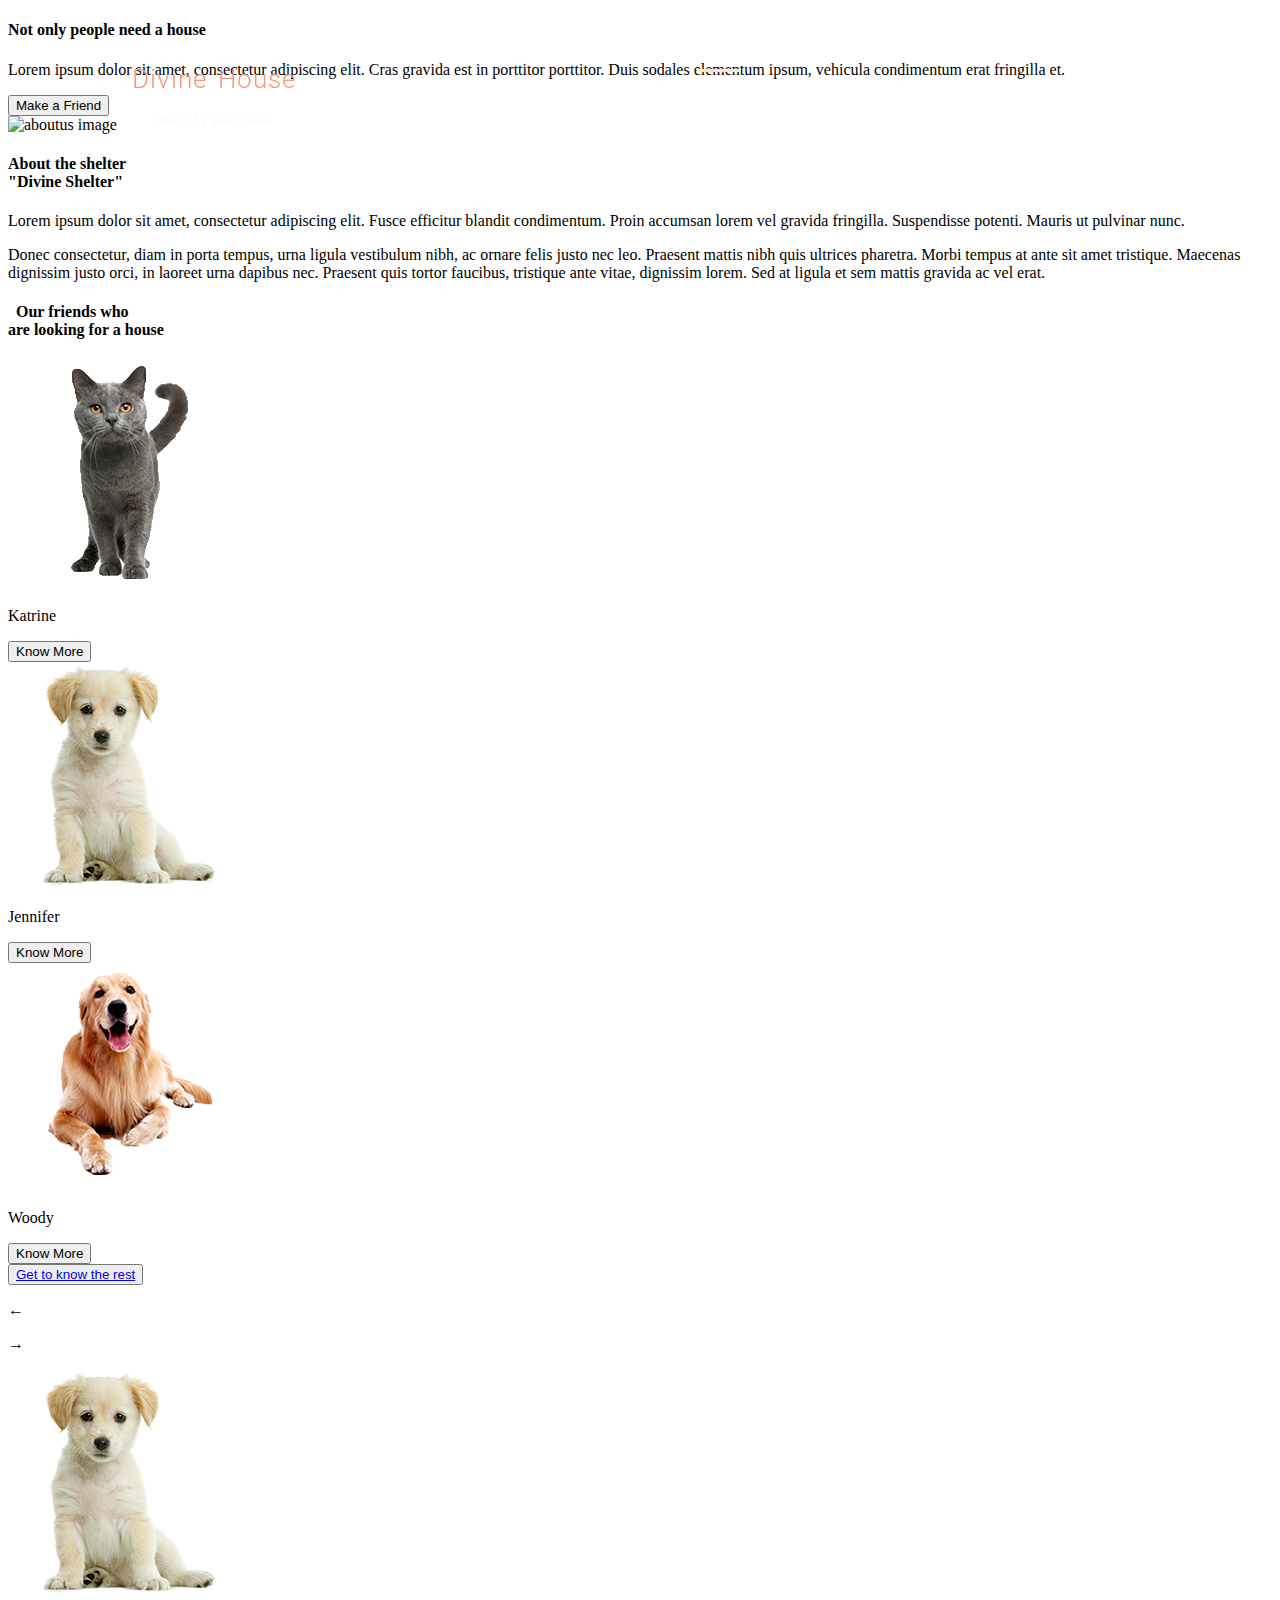
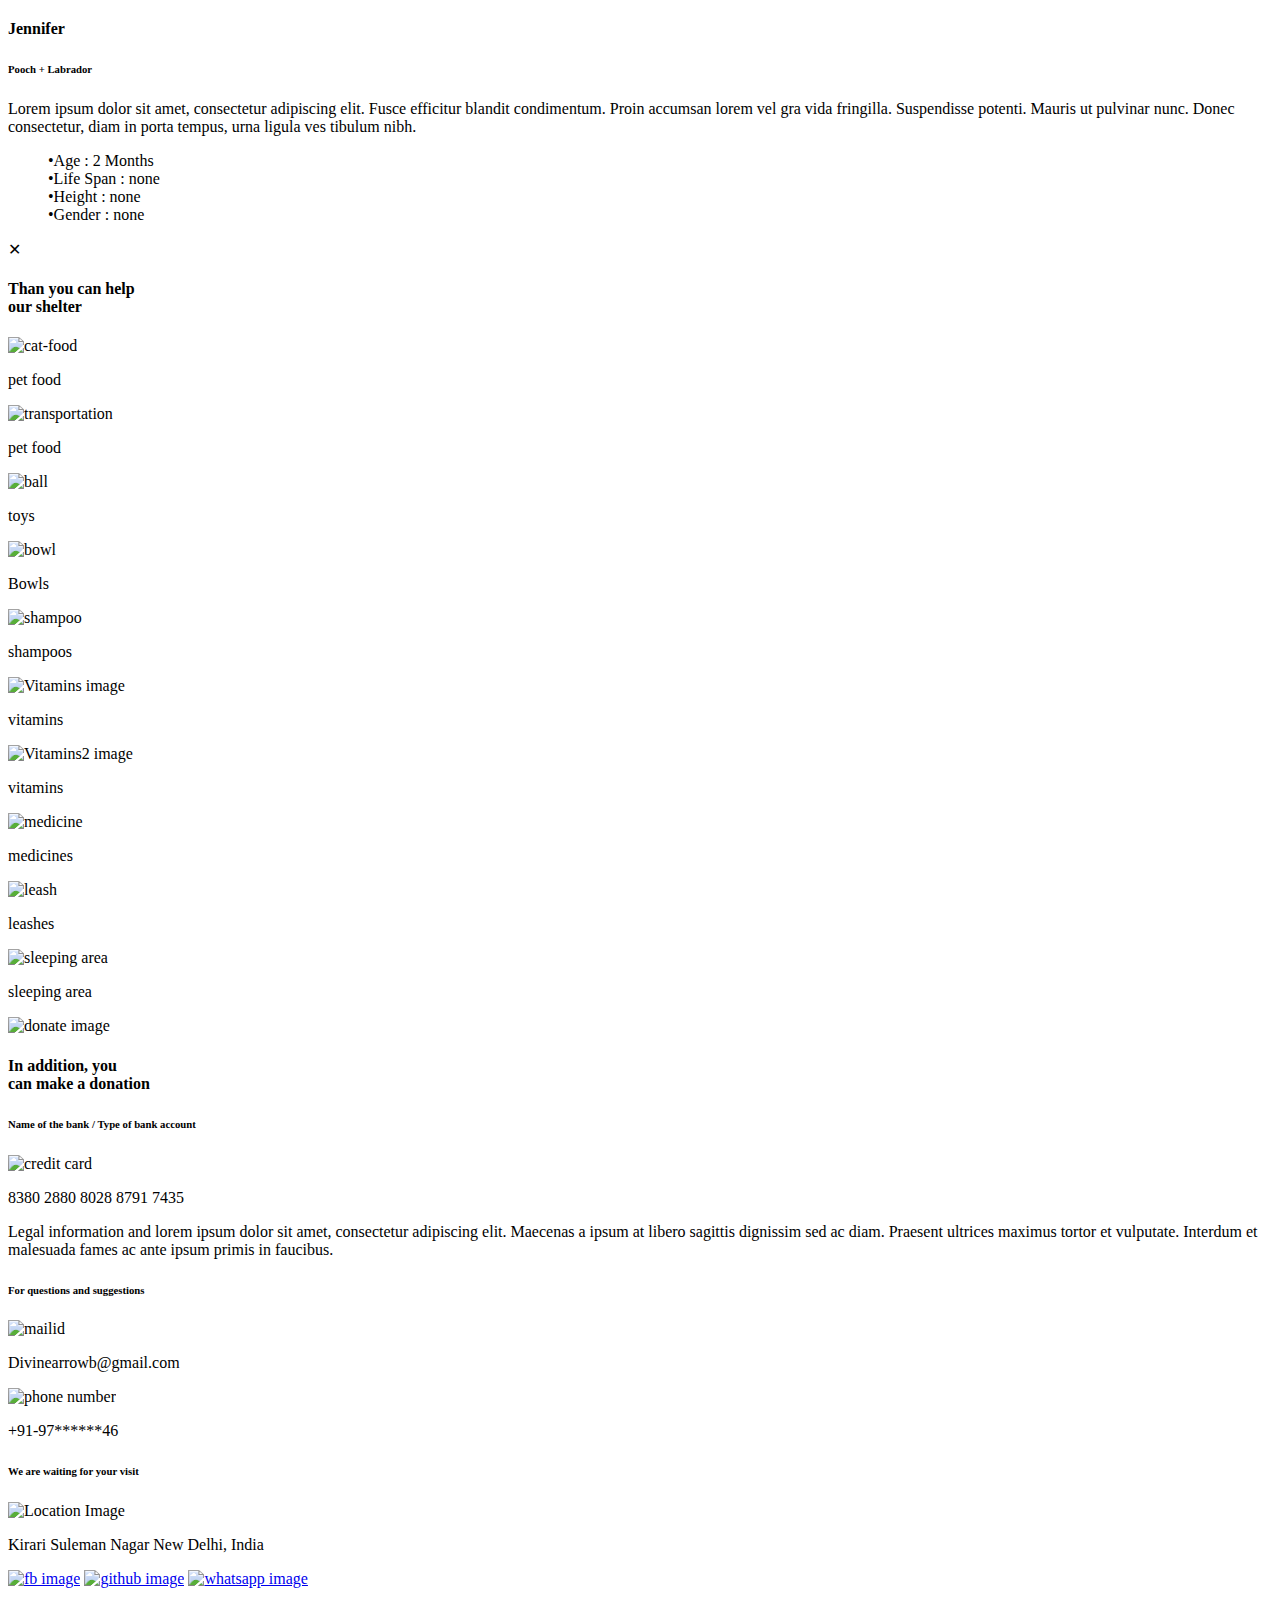
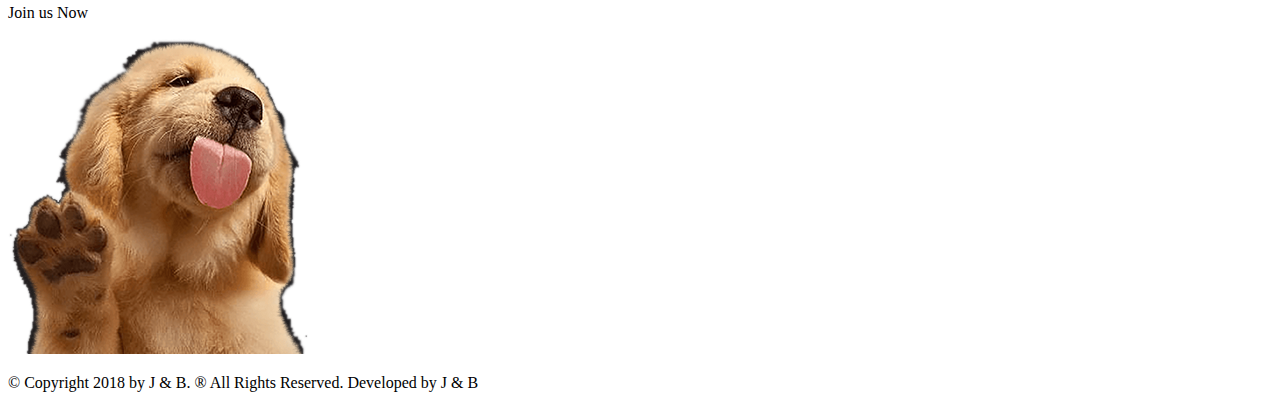
==== commit 6d29ee99: "Update index.html" ====
--- a/index.html
+++ b/index.html
@@ -5,27 +5,30 @@
     <meta charset="UTF-8">
     <title>Divine Shelter</title>
     <meta name="viewport" content="width=device-width, initial-scale=1.0">
-    <link rel="shortcut icon" href="images/brown_in_white.ico" type="image/x-icon">
+    <link rel="shortcut icon" href="home/images/brown_in_white.ico" type="image/x-icon">
+
+    <link href="https://fonts.googleapis.com/css?family=Lato|Montserrat|Open+Sans|Roboto|Ubuntu" rel="stylesheet">
+    <link rel="stylesheet" href="home/style.css">
+    <link rel="stylesheet" href="nav/nav.css">
     <link rel="stylesheet" href="popup/popup.css">
-    <link href="https://fonts.googleapis.com/css?family=Lato|Montserrat|Open+Sans|Roboto|Ubuntu" rel="stylesheet">
-    <link rel="stylesheet" href="style.css">
-    <link rel="stylesheet" href="nav/nav.css">
     <link rel="stylesheet" href="fotter/fotter.css">
 </head>
 
 <body>
     <header>
         <div class="navbar">
-            <div class="logo">
-                <h3>Divine House</h3>
-                <p>Shelter for pets in India</p>
-            </div>
+            <a href="#">
+                <div class="logo">
+                    <h3>Divine House</h3>
+                    <p>Shelter for pets in India</p>
+                </div>
+            </a>
 
             <nav>
                 <div class="nav_container">
-                    <a href="index.html" class="active_nav" >Home</a>
+                    <a href="#" class="active_nav">Home</a>
                     <a href="ourpets/ourpet.html">our pets</a>
-                    <a href="#">to help us</a>
+                    <a href="developers/developers.html">Developers</a>
                     <a href="contact_us/contact_us.html">contact us</a>
                 </div>
             </nav>
@@ -53,7 +56,7 @@
 
     <section id="about_us">
         <div class="about_us_container">
-            <img src="images/aboutus.png" alt="aboutus image">
+            <img src="home/images/aboutus.png" alt="aboutus image">
             <div class="about_us_content">
                 <h4>About the shelter <br> "Divine Shelter"</h4>
                 <p>Lorem ipsum dolor sit amet, consectetur adipiscing elit. Fusce efficitur blandit condimentum. Proin accumsan lorem vel gravida fringilla. Suspendisse potenti. Mauris ut pulvinar nunc.</p>
@@ -142,45 +145,45 @@
             <div class="donate_items">
                 <div class="donate_top">
                     <div class="item">
-                        <img src="svgIcons/cat-food.svg" alt="cat-food">
+                        <img src="home/svgIcons/cat-food.svg" alt="cat-food">
                         <p>pet food</p>
                     </div>
                     <div class="item">
-                        <img src="svgIcons/transportation.svg" alt="transportation">
+                        <img src="home/svgIcons/transportation.svg" alt="transportation">
                         <p>pet food</p>
                     </div>
                     <div class="item">
-                        <img src="svgIcons/ball.svg" alt="ball">
+                        <img src="home/svgIcons/ball.svg" alt="ball">
                         <p>toys</p>
                     </div>
                     <div class="item">
-                        <img src="svgIcons/bowl.svg" alt="bowl">
+                        <img src="home/svgIcons/bowl.svg" alt="bowl">
                         <p>Bowls</p>
                     </div>
                     <div class="item">
-                        <img src="svgIcons/shampoo.svg" alt="shampoo">
+                        <img src="home/svgIcons/shampoo.svg" alt="shampoo">
                         <p>shampoos</p>
                     </div>
                     <div class="item">
-                        <img src="svgIcons/vitamins.svg" alt="Vitamins image">
+                        <img src="home/svgIcons/vitamins.svg" alt="Vitamins image">
                         <p>vitamins</p>
                     </div>
                 </div>
                 <div class="donate_bottom">
                     <div class="item">
-                        <img src="svgIcons/vitamins.svg" alt="Vitamins2 image">
+                        <img src="home/svgIcons/vitamins.svg" alt="Vitamins2 image">
                         <p>vitamins</p>
                     </div>
                     <div class="item">
-                        <img src="svgIcons/medicine.svg" alt="medicine">
+                        <img src="home/svgIcons/medicine.svg" alt="medicine">
                         <p>medicines</p>
                     </div>
                     <div class="item">
-                        <img src="svgIcons/leash.svg" alt="leash">
+                        <img src="home/svgIcons/leash.svg" alt="leash">
                         <p>leashes</p>
                     </div>
                     <div class="item">
-                        <img src="svgIcons/sleeping.svg" alt="sleeping area">
+                        <img src="home/svgIcons/sleeping.svg" alt="sleeping area">
                         <p>sleeping area</p>
                     </div>
                 </div>
@@ -191,12 +194,12 @@
 
     <section id="donate_money">
         <div class="donate_money_container">
-            <img id="donateImg" src="images/donate.png" alt="donate image">
+            <img id="donateImg" src="home/images/donate.png" alt="donate image">
             <div class="donate_money_content">
                 <h4>In addition, you <br> can make a donation</h4>
                 <h6>Name of the bank / Type of bank account</h6>
                 <div class="bank_account">
-                    <img src="svgIcons/creditcard.svg" alt="credit card">
+                    <img src="home/svgIcons/creditcard.svg" alt="credit card">
                     <p>8380 2880 8028 8791 7435</p>
                 </div>
                 <p>Legal information and lorem ipsum dolor sit amet, consectetur adipiscing elit. Maecenas a ipsum at libero sagittis dignissim sed ac diam. Praesent ultrices maximus tortor et vulputate. Interdum et malesuada fames ac ante ipsum primis in faucibus.</p>
@@ -208,7 +211,7 @@
     <fotter id="fotter">
         <div class="fotter_container">
             <div class="fotter_contact">
-                <h6>for questions and suggestions</h6>
+                <h6>For questions and suggestions</h6>
                 <div class="fotter_content mail">
                     <img id="mail" src="" alt="mailid">
                     <p>Divinearrowb@gmail.com</p>
@@ -227,10 +230,16 @@
                 </div>
             </div>
         </div>
+        <div id="follow">
+            <a href="https://www.facebook.com/janardan.prajapati.1690" target="_blank"><img src="fotter/images/fb.png" alt="fb image"></a>
+            <a href="https://github.com/janardan96" target="_blank"><img src="fotter/images/github.png" alt="github image"></a>
+            <a href="https://chat.whatsapp.com/GJakEW2jadA7jqrAnPvILX" target="_blank"><img src="fotter/images/whatsapp.png" alt="whatsapp image"></a>
+            <p>Join us Now</p>
+        </div>
         <img id="fotter_dog" src="fotter/images/fotter_dog.png" alt="fotter Dog img">
     </fotter>
-
-    <script src="script.js"></script>
+    <p id="copyright">&copy; Copyright 2018 by J & B. &reg; All Rights Reserved. Developed by J & B</p>
+
     <script src="popup/popup.js"></script>
     <script src="nav/nav.js"></script>
 </body>
